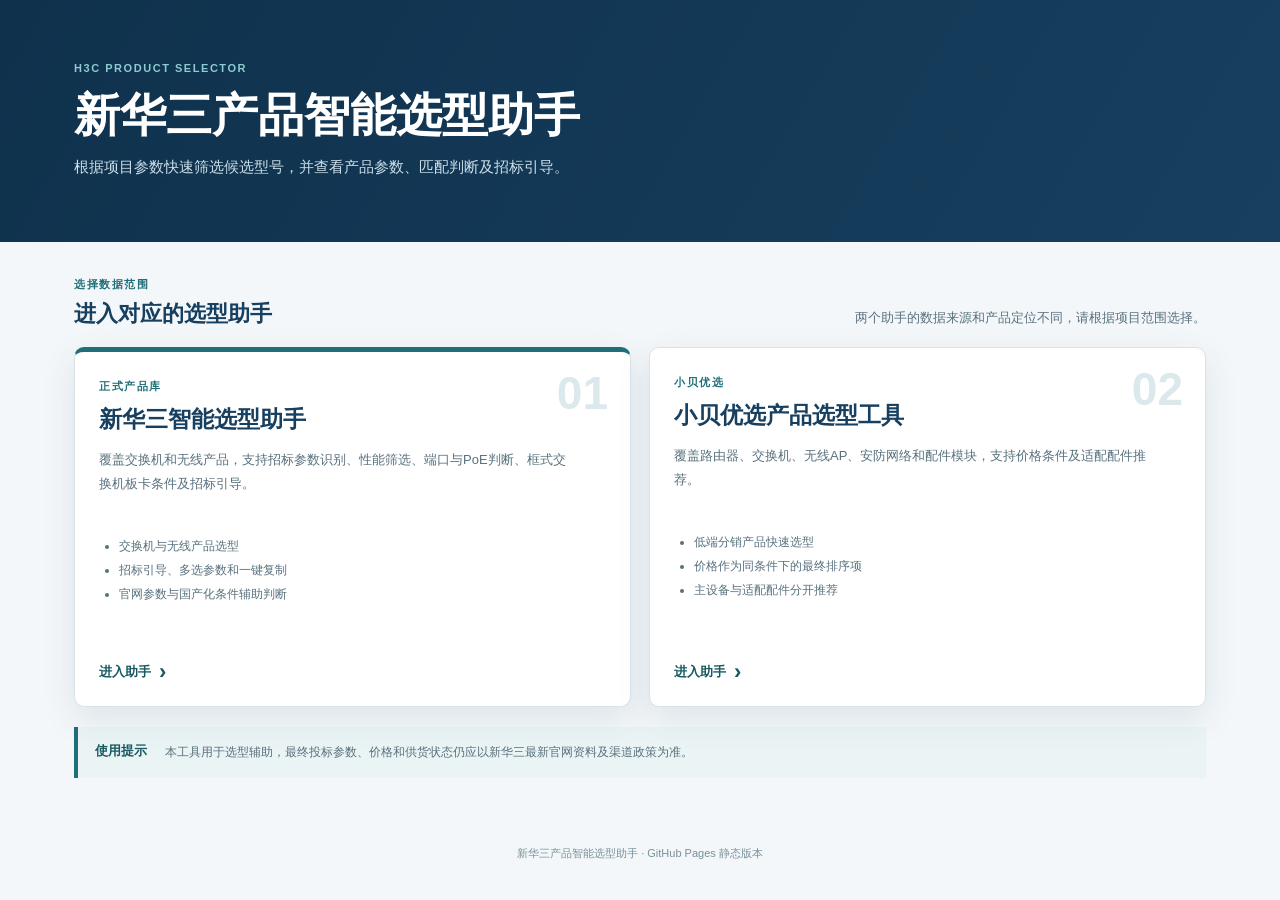
==== index.html @ 45247c64 "发布 H3C 产品选型助手" ====
<!doctype html>
<html lang="zh-CN">
<head>
  <meta charset="UTF-8">
  <meta name="viewport" content="width=device-width, initial-scale=1.0">
  <meta name="description" content="新华三产品智能选型助手入口，包含正式产品选型和小贝优选产品选型。">
  <title>新华三产品智能选型助手</title>
  <link rel="stylesheet" href="assets/home.css">
</head>
<body>
  <header class="hero">
    <div class="hero-inner">
      <span class="eyebrow">H3C PRODUCT SELECTOR</span>
      <h1>新华三产品智能选型助手</h1>
      <p>根据项目参数快速筛选候选型号，并查看产品参数、匹配判断及招标引导。</p>
    </div>
  </header>

  <main class="shell">
    <section class="intro">
      <div>
        <span class="section-label">选择数据范围</span>
        <h2>进入对应的选型助手</h2>
      </div>
      <p>两个助手的数据来源和产品定位不同，请根据项目范围选择。</p>
    </section>

    <section class="assistant-grid" aria-label="选型助手列表">
      <a class="assistant-card primary" href="h3c-selector/">
        <div class="card-number">01</div>
        <div class="card-content">
          <span class="card-kicker">正式产品库</span>
          <h2>新华三智能选型助手</h2>
          <p>覆盖交换机和无线产品，支持招标参数识别、性能筛选、端口与PoE判断、框式交换机板卡条件及招标引导。</p>
          <ul>
            <li>交换机与无线产品选型</li>
            <li>招标引导、多选参数和一键复制</li>
            <li>官网参数与国产化条件辅助判断</li>
          </ul>
        </div>
        <span class="enter">进入助手 <b>›</b></span>
      </a>

      <a class="assistant-card" href="xiaobei-selector/">
        <div class="card-number">02</div>
        <div class="card-content">
          <span class="card-kicker">小贝优选</span>
          <h2>小贝优选产品选型工具</h2>
          <p>覆盖路由器、交换机、无线AP、安防网络和配件模块，支持价格条件及适配配件推荐。</p>
          <ul>
            <li>低端分销产品快速选型</li>
            <li>价格作为同条件下的最终排序项</li>
            <li>主设备与适配配件分开推荐</li>
          </ul>
        </div>
        <span class="enter">进入助手 <b>›</b></span>
      </a>
    </section>

    <section class="notice">
      <strong>使用提示</strong>
      <p>本工具用于选型辅助，最终投标参数、价格和供货状态仍应以新华三最新官网资料及渠道政策为准。</p>
    </section>
  </main>

  <footer>新华三产品智能选型助手 · GitHub Pages 静态版本</footer>
</body>
</html>
---- assets/home.css ----
:root {
  color-scheme: light;
  --navy: #173f5f;
  --navy-dark: #0f314c;
  --teal: #1f6f78;
  --teal-dark: #185962;
  --pale: #eaf4f5;
  --bg: #f4f7f9;
  --surface: #ffffff;
  --line: #d8e3e8;
  --text: #263a47;
  --muted: #58717e;
  --shadow: 0 12px 34px rgba(23, 63, 95, .10);
}
* { box-sizing: border-box; }
body { margin: 0; background: var(--bg); color: var(--text); font-family: "Microsoft YaHei", "Segoe UI", sans-serif; }
.hero { color: #fff; background: linear-gradient(120deg, var(--navy-dark), var(--navy)); }
.hero-inner { max-width: 1180px; margin: 0 auto; padding: 58px 24px 62px; }
.eyebrow, .section-label, .card-kicker { font-size: 11px; font-weight: 800; letter-spacing: .14em; }
.eyebrow { color: #8dcbd1; }
.hero h1 { margin: 12px 0 10px; font-size: clamp(30px, 5vw, 46px); line-height: 1.2; }
.hero p { max-width: 760px; margin: 0; color: #cce0ea; font-size: 15px; line-height: 1.8; }
.shell { max-width: 1180px; margin: 0 auto; padding: 32px 24px 48px; }
.intro { display: flex; align-items: end; justify-content: space-between; gap: 24px; margin-bottom: 18px; }
.section-label, .card-kicker { color: var(--teal); }
.intro h2 { margin: 7px 0 0; color: var(--navy); font-size: 22px; }
.intro p { max-width: 470px; margin: 0; color: var(--muted); font-size: 13px; line-height: 1.7; }
.assistant-grid { display: grid; grid-template-columns: repeat(2, minmax(0, 1fr)); gap: 18px; }
.assistant-card { position: relative; min-height: 360px; padding: 24px; overflow: hidden; border: 1px solid var(--line); border-radius: 10px; color: var(--text); background: var(--surface); box-shadow: var(--shadow); text-decoration: none; transition: transform .18s ease, border-color .18s ease, box-shadow .18s ease; }
.assistant-card:hover { transform: translateY(-3px); border-color: #9dbdc5; box-shadow: 0 16px 42px rgba(23, 63, 95, .14); }
.assistant-card.primary { border-top: 5px solid var(--teal); }
.card-number { position: absolute; top: 18px; right: 22px; color: #dbe8ec; font-size: 46px; font-weight: 800; line-height: 1; }
.card-content { position: relative; z-index: 1; padding-right: 32px; }
.card-content h2 { margin: 10px 0 13px; color: var(--navy); font-size: 23px; }
.card-content p { min-height: 68px; margin: 0; color: var(--muted); font-size: 13px; line-height: 1.8; }
.card-content ul { margin: 18px 0 54px; padding-left: 20px; color: var(--muted); font-size: 12px; line-height: 2; }
.enter { position: absolute; left: 24px; bottom: 23px; display: inline-flex; align-items: center; gap: 8px; color: var(--teal-dark); font-size: 13px; font-weight: 800; }
.enter b { font-size: 22px; line-height: 1; }
.notice { display: flex; gap: 18px; margin-top: 20px; padding: 15px 17px; border-left: 4px solid var(--teal); background: var(--pale); }
.notice strong { flex: 0 0 auto; color: var(--teal-dark); font-size: 13px; }
.notice p { margin: 0; color: var(--muted); font-size: 12px; line-height: 1.7; }
footer { padding: 20px 24px 28px; color: #78909b; text-align: center; font-size: 11px; }
@media (max-width: 760px) {
  .hero-inner { padding: 42px 18px 46px; }
  .shell { padding: 24px 16px 38px; }
  .intro { align-items: flex-start; flex-direction: column; }
  .assistant-grid { grid-template-columns: 1fr; }
  .assistant-card { min-height: 330px; }
  .notice { flex-direction: column; gap: 6px; }
}
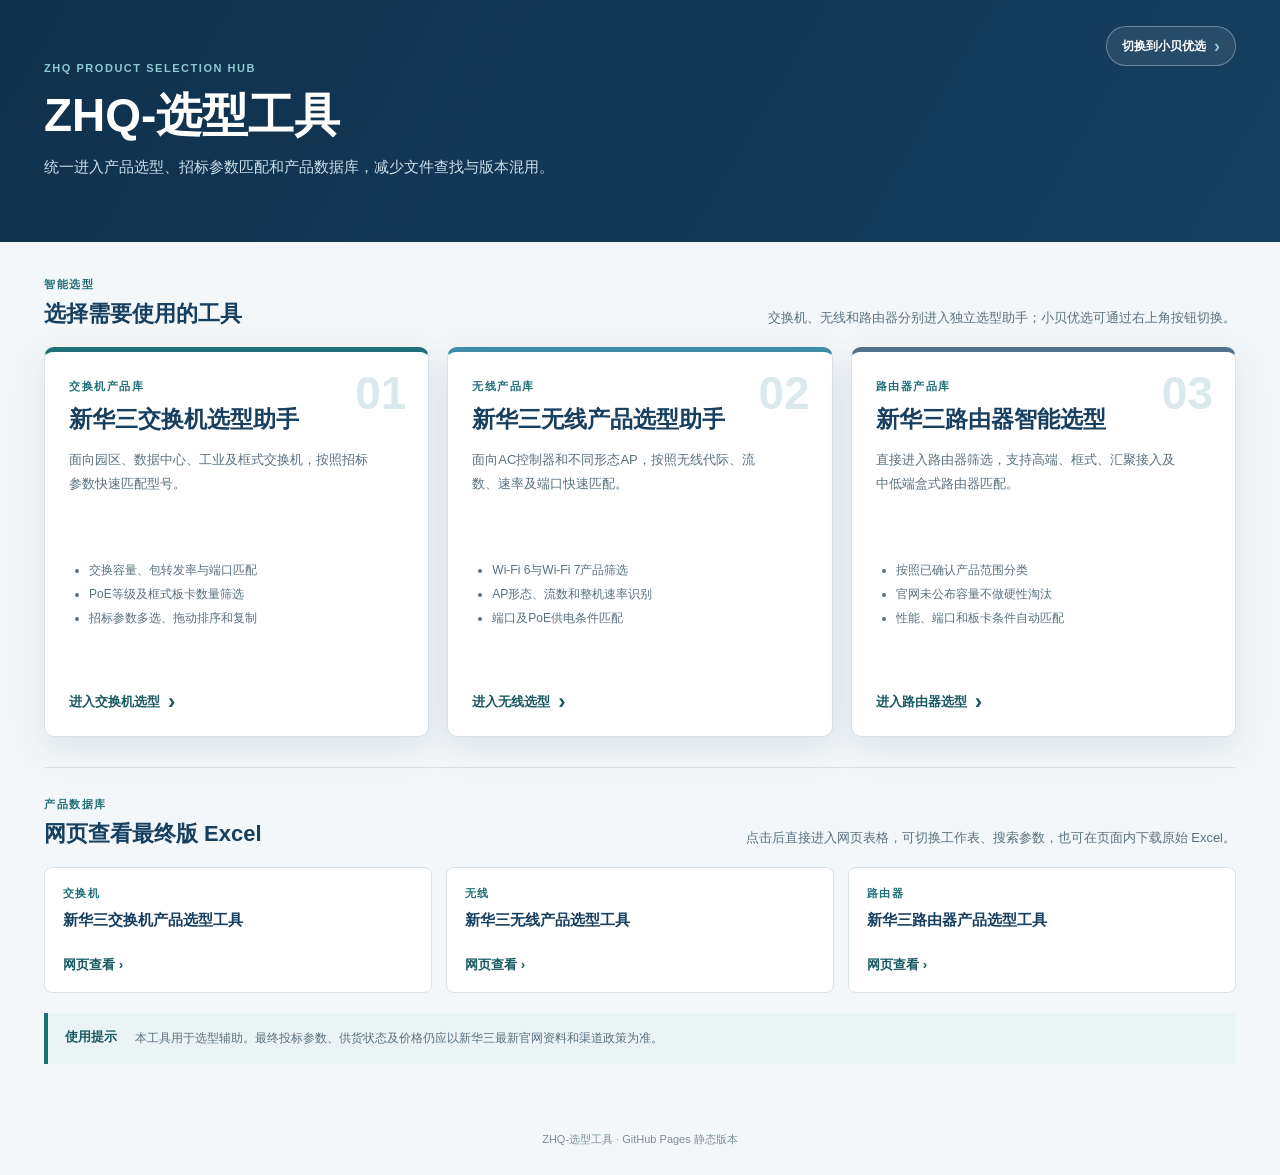
==== commit 61b4657d: "feat: integrate router selector and database viewer" ====
--- a/index.html
+++ b/index.html
@@ -3,66 +3,51 @@
 <head>
   <meta charset="UTF-8">
   <meta name="viewport" content="width=device-width, initial-scale=1.0">
-  <meta name="description" content="新华三产品智能选型助手入口，包含正式产品选型和小贝优选产品选型。">
-  <title>新华三产品智能选型助手</title>
+  <meta name="description" content="ZHQ产品选型工具统一入口。">
+  <title>ZHQ-选型工具</title>
   <link rel="stylesheet" href="assets/home.css">
 </head>
 <body>
   <header class="hero">
     <div class="hero-inner">
-      <span class="eyebrow">H3C PRODUCT SELECTOR</span>
-      <h1>新华三产品智能选型助手</h1>
-      <p>根据项目参数快速筛选候选型号，并查看产品参数、匹配判断及招标引导。</p>
+      <a class="xiaobei-switch" href="xiaobei-selector/">切换到小贝优选 <b>›</b></a>
+      <span class="eyebrow">ZHQ PRODUCT SELECTION HUB</span>
+      <h1>ZHQ-选型工具</h1>
+      <p>统一进入产品选型、招标参数匹配和产品数据库，减少文件查找与版本混用。</p>
     </div>
   </header>
-
   <main class="shell">
     <section class="intro">
-      <div>
-        <span class="section-label">选择数据范围</span>
-        <h2>进入对应的选型助手</h2>
-      </div>
-      <p>两个助手的数据来源和产品定位不同，请根据项目范围选择。</p>
+      <div><span class="section-label">智能选型</span><h2>选择需要使用的工具</h2></div>
+      <p>交换机、无线和路由器分别进入独立选型助手；小贝优选可通过右上角按钮切换。</p>
     </section>
-
-    <section class="assistant-grid" aria-label="选型助手列表">
-      <a class="assistant-card primary" href="h3c-selector/">
+    <section class="assistant-grid" aria-label="选型工具列表">
+      <a class="assistant-card primary" href="h3c-selector/?line=switch&amp;dedicated=1">
         <div class="card-number">01</div>
-        <div class="card-content">
-          <span class="card-kicker">正式产品库</span>
-          <h2>新华三智能选型助手</h2>
-          <p>覆盖交换机和无线产品，支持招标参数识别、性能筛选、端口与PoE判断、框式交换机板卡条件及招标引导。</p>
-          <ul>
-            <li>交换机与无线产品选型</li>
-            <li>招标引导、多选参数和一键复制</li>
-            <li>官网参数与国产化条件辅助判断</li>
-          </ul>
-        </div>
-        <span class="enter">进入助手 <b>›</b></span>
+        <div class="card-content"><span class="card-kicker">交换机产品库</span><h2>新华三交换机选型助手</h2><p>面向园区、数据中心、工业及框式交换机，按照招标参数快速匹配型号。</p><ul><li>交换容量、包转发率与端口匹配</li><li>PoE等级及框式板卡数量筛选</li><li>招标参数多选、拖动排序和复制</li></ul></div>
+        <span class="enter">进入交换机选型 <b>›</b></span>
       </a>
-
-      <a class="assistant-card" href="xiaobei-selector/">
+      <a class="assistant-card wireless" href="h3c-selector/?line=wireless&amp;dedicated=1">
         <div class="card-number">02</div>
-        <div class="card-content">
-          <span class="card-kicker">小贝优选</span>
-          <h2>小贝优选产品选型工具</h2>
-          <p>覆盖路由器、交换机、无线AP、安防网络和配件模块，支持价格条件及适配配件推荐。</p>
-          <ul>
-            <li>低端分销产品快速选型</li>
-            <li>价格作为同条件下的最终排序项</li>
-            <li>主设备与适配配件分开推荐</li>
-          </ul>
-        </div>
-        <span class="enter">进入助手 <b>›</b></span>
+        <div class="card-content"><span class="card-kicker">无线产品库</span><h2>新华三无线产品选型助手</h2><p>面向AC控制器和不同形态AP，按照无线代际、流数、速率及端口快速匹配。</p><ul><li>Wi-Fi 6与Wi-Fi 7产品筛选</li><li>AP形态、流数和整机速率识别</li><li>端口及PoE供电条件匹配</li></ul></div>
+        <span class="enter">进入无线选型 <b>›</b></span>
+      </a>
+      <a class="assistant-card router" href="h3c-selector/?line=router&amp;dedicated=1">
+        <div class="card-number">03</div>
+        <div class="card-content"><span class="card-kicker">路由器产品库</span><h2>新华三路由器智能选型</h2><p>直接进入路由器筛选，支持高端、框式、汇聚接入及中低端盒式路由器匹配。</p><ul><li>按照已确认产品范围分类</li><li>官网未公布容量不做硬性淘汰</li><li>性能、端口和板卡条件自动匹配</li></ul></div>
+        <span class="enter">进入路由器选型 <b>›</b></span>
       </a>
     </section>
-
-    <section class="notice">
-      <strong>使用提示</strong>
-      <p>本工具用于选型辅助，最终投标参数、价格和供货状态仍应以新华三最新官网资料及渠道政策为准。</p>
+    <section class="database-section" aria-labelledby="databaseTitle">
+      <div class="database-heading"><div><span class="section-label">产品数据库</span><h2 id="databaseTitle">网页查看最终版 Excel</h2></div><p>点击后直接进入网页表格，可切换工作表、搜索参数，也可在页面内下载原始 Excel。</p></div>
+      <div class="database-grid">
+        <a href="database-viewer/index.html?db=switch"><span>交换机</span><strong>新华三交换机产品选型工具</strong><small>网页查看 ›</small></a>
+        <a href="database-viewer/index.html?db=wireless"><span>无线</span><strong>新华三无线产品选型工具</strong><small>网页查看 ›</small></a>
+        <a href="database-viewer/index.html?db=router"><span>路由器</span><strong>新华三路由器产品选型工具</strong><small>网页查看 ›</small></a>
+      </div>
     </section>
+    <section class="notice"><strong>使用提示</strong><p>本工具用于选型辅助。最终投标参数、供货状态及价格仍应以新华三最新官网资料和渠道政策为准。</p></section>
   </main>
-
-  <footer>新华三产品智能选型助手 · GitHub Pages 静态版本</footer>
+  <footer>ZHQ-选型工具 · GitHub Pages 静态版本</footer>
 </body>
 </html>
--- a/assets/home.css
+++ b/assets/home.css
@@ -15,36 +15,56 @@
 * { box-sizing: border-box; }
 body { margin: 0; background: var(--bg); color: var(--text); font-family: "Microsoft YaHei", "Segoe UI", sans-serif; }
 .hero { color: #fff; background: linear-gradient(120deg, var(--navy-dark), var(--navy)); }
-.hero-inner { max-width: 1180px; margin: 0 auto; padding: 58px 24px 62px; }
+.hero-inner { position: relative; max-width: 1240px; margin: 0 auto; padding: 58px 24px 62px; }
+.xiaobei-switch { position: absolute; top: 26px; right: 24px; display: inline-flex; align-items: center; gap: 8px; padding: 10px 15px; border: 1px solid rgba(255,255,255,.32); border-radius: 999px; color: #fff; background: rgba(255,255,255,.08); font-size: 12px; font-weight: 800; text-decoration: none; transition: background .18s ease, transform .18s ease; }
+.xiaobei-switch:hover { transform: translateY(-1px); background: rgba(255,255,255,.16); }
+.xiaobei-switch b { color: #8dcbd1; font-size: 18px; line-height: 1; }
 .eyebrow, .section-label, .card-kicker { font-size: 11px; font-weight: 800; letter-spacing: .14em; }
 .eyebrow { color: #8dcbd1; }
 .hero h1 { margin: 12px 0 10px; font-size: clamp(30px, 5vw, 46px); line-height: 1.2; }
 .hero p { max-width: 760px; margin: 0; color: #cce0ea; font-size: 15px; line-height: 1.8; }
-.shell { max-width: 1180px; margin: 0 auto; padding: 32px 24px 48px; }
-.intro { display: flex; align-items: end; justify-content: space-between; gap: 24px; margin-bottom: 18px; }
+.shell { max-width: 1240px; margin: 0 auto; padding: 32px 24px 48px; }
+.intro, .database-heading { display: flex; align-items: end; justify-content: space-between; gap: 24px; margin-bottom: 18px; }
 .section-label, .card-kicker { color: var(--teal); }
-.intro h2 { margin: 7px 0 0; color: var(--navy); font-size: 22px; }
-.intro p { max-width: 470px; margin: 0; color: var(--muted); font-size: 13px; line-height: 1.7; }
-.assistant-grid { display: grid; grid-template-columns: repeat(2, minmax(0, 1fr)); gap: 18px; }
-.assistant-card { position: relative; min-height: 360px; padding: 24px; overflow: hidden; border: 1px solid var(--line); border-radius: 10px; color: var(--text); background: var(--surface); box-shadow: var(--shadow); text-decoration: none; transition: transform .18s ease, border-color .18s ease, box-shadow .18s ease; }
+.intro h2, .database-heading h2 { margin: 7px 0 0; color: var(--navy); font-size: 22px; }
+.intro p, .database-heading p { max-width: 500px; margin: 0; color: var(--muted); font-size: 13px; line-height: 1.7; }
+.assistant-grid { display: grid; grid-template-columns: repeat(3, minmax(0, 1fr)); gap: 18px; }
+.assistant-card { position: relative; min-height: 390px; padding: 24px; overflow: hidden; border: 1px solid var(--line); border-radius: 10px; color: var(--text); background: var(--surface); box-shadow: var(--shadow); text-decoration: none; transition: transform .18s ease, border-color .18s ease, box-shadow .18s ease; }
 .assistant-card:hover { transform: translateY(-3px); border-color: #9dbdc5; box-shadow: 0 16px 42px rgba(23, 63, 95, .14); }
 .assistant-card.primary { border-top: 5px solid var(--teal); }
+.assistant-card.wireless { border-top: 5px solid #3f8ca6; }
+.assistant-card.router { border-top: 5px solid #52728d; }
 .card-number { position: absolute; top: 18px; right: 22px; color: #dbe8ec; font-size: 46px; font-weight: 800; line-height: 1; }
 .card-content { position: relative; z-index: 1; padding-right: 32px; }
 .card-content h2 { margin: 10px 0 13px; color: var(--navy); font-size: 23px; }
-.card-content p { min-height: 68px; margin: 0; color: var(--muted); font-size: 13px; line-height: 1.8; }
+.card-content p { min-height: 92px; margin: 0; color: var(--muted); font-size: 13px; line-height: 1.8; }
 .card-content ul { margin: 18px 0 54px; padding-left: 20px; color: var(--muted); font-size: 12px; line-height: 2; }
 .enter { position: absolute; left: 24px; bottom: 23px; display: inline-flex; align-items: center; gap: 8px; color: var(--teal-dark); font-size: 13px; font-weight: 800; }
 .enter b { font-size: 22px; line-height: 1; }
+.database-section { margin-top: 30px; padding-top: 26px; border-top: 1px solid var(--line); }
+.database-grid { display: grid; grid-template-columns: repeat(3, minmax(0, 1fr)); gap: 14px; }
+.database-grid a { display: flex; min-height: 126px; padding: 18px; border: 1px solid var(--line); border-radius: 8px; flex-direction: column; color: var(--text); background: var(--surface); text-decoration: none; transition: border-color .18s ease, transform .18s ease; }
+.database-grid a:hover { transform: translateY(-2px); border-color: #9dbdc5; }
+.database-grid span { color: var(--teal); font-size: 11px; font-weight: 800; letter-spacing: .12em; }
+.database-grid strong { margin: 10px 0; color: var(--navy); font-size: 15px; }
+.database-grid small { margin-top: auto; color: var(--teal-dark); font-weight: 700; }
 .notice { display: flex; gap: 18px; margin-top: 20px; padding: 15px 17px; border-left: 4px solid var(--teal); background: var(--pale); }
 .notice strong { flex: 0 0 auto; color: var(--teal-dark); font-size: 13px; }
 .notice p { margin: 0; color: var(--muted); font-size: 12px; line-height: 1.7; }
 footer { padding: 20px 24px 28px; color: #78909b; text-align: center; font-size: 11px; }
+@media (max-width: 980px) {
+  .assistant-grid { grid-template-columns: 1fr; }
+  .assistant-card { min-height: 320px; }
+  .card-content p { min-height: auto; }
+}
 @media (max-width: 760px) {
   .hero-inner { padding: 42px 18px 46px; }
+  .xiaobei-switch { position: static; margin-bottom: 24px; }
   .shell { padding: 24px 16px 38px; }
-  .intro { align-items: flex-start; flex-direction: column; }
+  .intro, .database-heading { align-items: flex-start; flex-direction: column; }
   .assistant-grid { grid-template-columns: 1fr; }
   .assistant-card { min-height: 330px; }
+  .card-content p { min-height: auto; }
+  .database-grid { grid-template-columns: 1fr; }
   .notice { flex-direction: column; gap: 6px; }
 }
